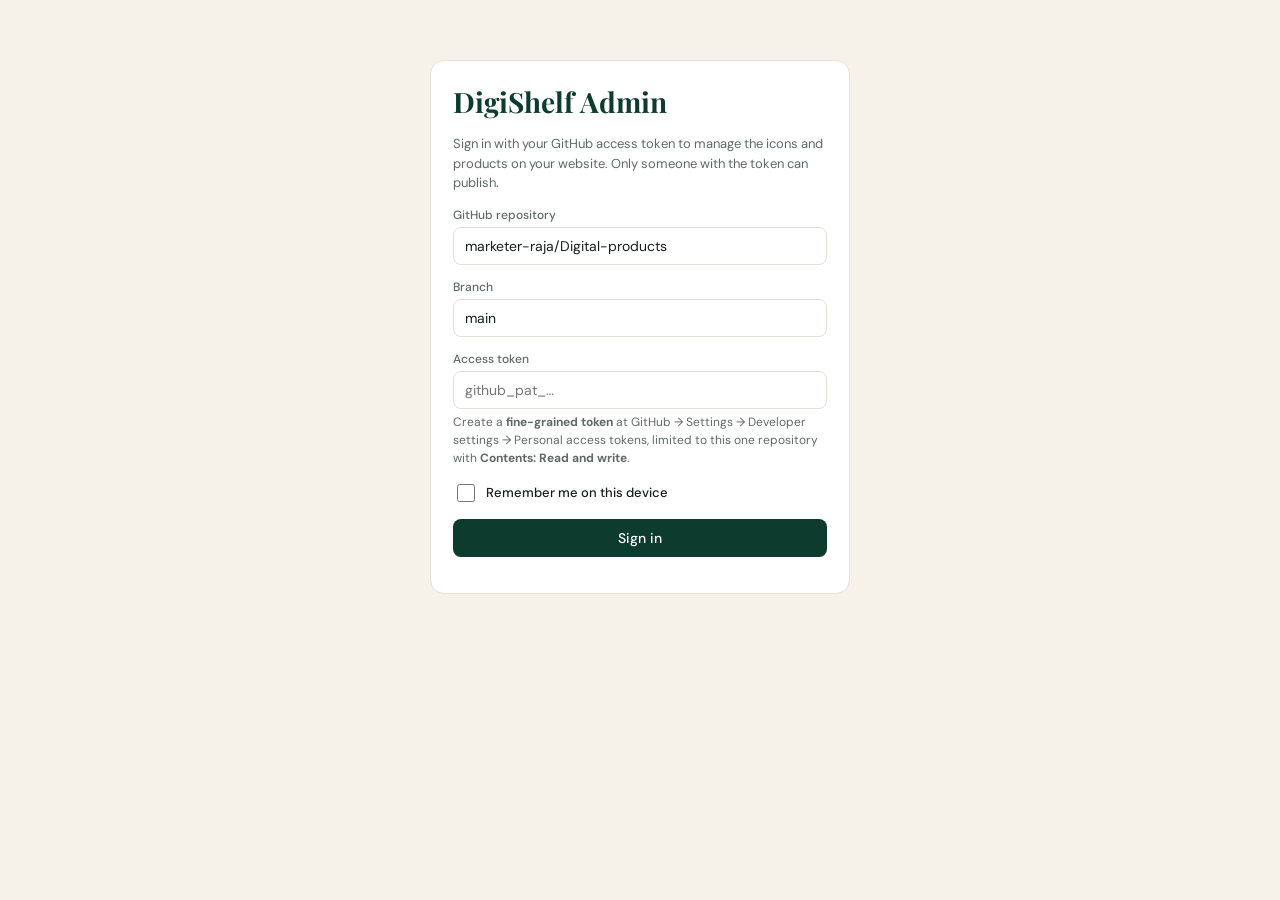
==== admin.html @ 2c4fd237 "Add files via upload" ====
<!doctype html>
<html lang="en">
<head>
<meta charset="utf-8">
<meta name="viewport" content="width=device-width, initial-scale=1">
<meta name="robots" content="noindex,nofollow">
<title>Admin – DigiShelf</title>
<link href="https://fonts.googleapis.com/css2?family=DM+Sans:wght@400;500;700&family=Playfair+Display:wght@600;700&display=swap" rel="stylesheet">
<style>
:root{--g:#0d3b2e;--g2:#1f5a45;--mint:#e3efe6;--cream:#f6f2ea;--ink:#16201b;--muted:#5d6b63;--gold:#e8b93c;--line:#e4e0d6;--red:#c0392b;--serif:'Playfair Display',Georgia,serif}
*{box-sizing:border-box}
body{margin:0;font-family:'DM Sans',system-ui,sans-serif;background:var(--cream);color:var(--ink);font-size:14px}
h1,h2,h3{font-family:var(--serif);margin:0;color:var(--g)}
a{color:var(--g2)}
button,input,select,textarea{font-family:inherit;font-size:14px}
input[type=text],input[type=password],input[type=number],input[type=url],select,textarea{width:100%;padding:9px 11px;border:1px solid var(--line);border-radius:8px;background:#fff;color:var(--ink)}
textarea{min-height:70px;resize:vertical}
label{display:block;font-weight:500;font-size:12px;color:var(--muted);margin:0 0 4px}
.btn{border:0;border-radius:8px;padding:10px 18px;font-weight:500;cursor:pointer;background:var(--g);color:#fff}
.btn:hover{background:var(--g2)}
.btn.ghost{background:#fff;color:var(--g);border:1px solid var(--line)}
.btn.ghost:hover{background:var(--mint)}
.btn.danger{background:#fff;color:var(--red);border:1px solid #efc4be}
.btn.sm{padding:6px 12px;font-size:12px}
.btn:disabled{opacity:.5;cursor:not-allowed}
.wrap{max-width:1000px;margin:0 auto;padding:0 20px}
.bar{background:#fff;border-bottom:1px solid var(--line);position:sticky;top:0;z-index:5}
.bar .wrap{display:flex;align-items:center;gap:14px;padding-top:12px;padding-bottom:12px;flex-wrap:wrap}
.bar h1{font-size:22px;margin-right:auto}
.pill{font-size:12px;padding:4px 10px;border-radius:999px;background:var(--mint);color:var(--g)}
.pill.dirty{background:#fde9c7;color:#7a5200}
.box{background:#fff;border:1px solid var(--line);border-radius:14px;padding:22px;margin-top:20px}
.login{max-width:460px;margin:60px auto}
.login .box{display:grid;gap:14px}
.tabs{display:flex;gap:8px;margin-top:20px}
.tab{padding:9px 18px;border-radius:999px;border:1px solid var(--line);background:#fff;cursor:pointer;font-weight:500}
.tab.on{background:var(--g);color:#fff;border-color:var(--g)}
.row{display:flex;gap:14px;align-items:flex-start;padding:14px 0;border-bottom:1px solid var(--line)}
.row:last-child{border-bottom:0}
.thumb{width:64px;height:64px;border-radius:50%;object-fit:cover;background:var(--mint);flex:none}
.thumb.sq{border-radius:8px}
.grow{flex:1;min-width:0;display:grid;gap:10px}
.two{display:grid;grid-template-columns:1fr 1fr;gap:10px}
.three{display:grid;grid-template-columns:1fr 1fr 1fr;gap:10px}
.acts{display:flex;gap:8px;flex-wrap:wrap;align-items:center}
.sw{display:inline-flex;align-items:center;gap:8px;cursor:pointer;font-weight:500;font-size:13px;color:var(--ink);margin:0}
.sw input{width:18px;height:18px;accent-color:var(--g)}
.tag{font-size:11px;padding:2px 8px;border-radius:999px;background:var(--mint);color:var(--g)}
.tag.draft{background:#eee;color:#666}
.msg{padding:10px 14px;border-radius:8px;margin-top:16px;font-size:13px}
.msg.err{background:#fbe5e2;color:#8a1f13}.msg.ok{background:#e0f1e4;color:#14532d}.msg.info{background:#eef1ec;color:var(--muted)}
.hint{font-size:12px;color:var(--muted);margin:4px 0 0;line-height:1.5}
.pt{display:flex;justify-content:space-between;align-items:center;gap:10px;flex-wrap:wrap;margin-bottom:6px}
.hide{display:none!important}
dialog{border:0;border-radius:14px;padding:24px;width:min(560px,94vw);box-shadow:0 20px 60px rgba(0,0,0,.25)}
dialog::backdrop{background:rgba(13,59,46,.45)}
dialog form{display:grid;gap:12px}
@media(max-width:640px){.two,.three{grid-template-columns:1fr}.row{flex-wrap:wrap}}
</style>
</head>
<body>

<!-- LOGIN -->
<div id="login" class="wrap login">
  <div class="box">
    <h1>DigiShelf Admin</h1>
    <p class="hint" style="font-size:13px;margin:0">Sign in with your GitHub access token to manage the icons and products on your website. Only someone with the token can publish.</p>
    <div><label for="repo">GitHub repository</label><input id="repo" type="text" value="marketer-raja/Digital-products" placeholder="owner/repository"></div>
    <div><label for="branch">Branch</label><input id="branch" type="text" value="main"></div>
    <div><label for="token">Access token</label><input id="token" type="password" autocomplete="off" placeholder="github_pat_…">
      <p class="hint">Create a <b>fine-grained token</b> at GitHub → Settings → Developer settings → Personal access tokens, limited to this one repository with <b>Contents: Read and write</b>.</p></div>
    <label class="sw"><input id="remember" type="checkbox"> Remember me on this device</label>
    <button class="btn" id="connect">Sign in</button>
    <div id="loginMsg"></div>
  </div>
</div>

<!-- APP -->
<div id="app" class="hide">
  <div class="bar"><div class="wrap">
    <h1>DigiShelf Admin</h1>
    <span class="pill" id="state">All changes published</span>
    <a class="btn ghost sm" href="index.html" target="_blank" style="text-decoration:none">View site ↗</a>
    <button class="btn ghost sm" id="backup">Download backup</button>
    <button class="btn" id="publish" disabled>Publish to website</button>
    <button class="btn ghost sm" id="logout">Sign out</button>
  </div></div>
  <div class="wrap">
    <div id="appMsg"></div>
    <div class="tabs"><button class="tab on" data-t="icons">Icons (categories)</button><button class="tab" data-t="products">Products</button></div>

    <section id="t-icons" class="box">
      <div class="pt"><h2>Homepage icons</h2><button class="btn sm" id="addIcon">+ Add icon</button></div>
      <p class="hint">Each icon on the homepage links to its own page (<code>category.html?cat=…</code>) listing the products you publish in it. Leave the link blank to use that page, or paste any custom link. Untick “Published” to hide an icon.</p>
      <div id="iconList"></div>
    </section>

    <section id="t-products" class="box hide">
      <div class="pt"><h2>Products</h2>
        <div class="acts"><select id="filterCat" style="width:auto"></select><button class="btn sm" id="addProd">+ Add product</button></div></div>
      <p class="hint">E-books marked <b>Published</b> appear in “My E-books” below Top Picks on the homepage. Every published product also appears on its icon’s page.</p>
      <div id="prodList"></div>
    </section>
  </div>
</div>

<!-- PRODUCT DIALOG -->
<dialog id="pdlg">
  <form method="dialog" id="pform">
    <h2 id="pdlgTitle">Add product</h2>
    <div><label for="p_title">Title *</label><input id="p_title" type="text" required></div>
    <div class="two">
      <div><label for="p_cat">Icon / category *</label><select id="p_cat"></select></div>
      <div><label for="p_link">Buy / download link *</label><input id="p_link" type="url" placeholder="https://…" required></div>
    </div>
    <div class="two">
      <div><label for="p_price">Price (₹)</label><input id="p_price" type="number" min="0" step="1" placeholder="299"></div>
      <div><label for="p_mrp">Original price (₹, optional)</label><input id="p_mrp" type="number" min="0" step="1" placeholder="365"></div>
    </div>
    <div><label for="p_desc">Short description</label><textarea id="p_desc" maxlength="200"></textarea></div>
    <div><label>Cover image</label>
      <div class="acts"><img id="p_prev" class="thumb sq hide" alt=""><input id="p_file" type="file" accept="image/*"></div>
      <p class="hint">Resized automatically and uploaded when you publish.</p></div>
    <label class="sw"><input id="p_pub" type="checkbox" checked> Published (visible on the website)</label>
    <div class="acts" style="justify-content:flex-end"><button type="button" class="btn ghost" id="pcancel">Cancel</button><button type="submit" class="btn">Save</button></div>
  </form>
</dialog>

<script>
(function(){
'use strict';
var $=function(id){return document.getElementById(id)};
var DATA_PATH='data/products.json';
var S={repo:'',branch:'main',token:'',sha:null,data:null,dirty:false,editing:null,pendingImg:null};

function esc(s){return String(s==null?'':s).replace(/[&<>"']/g,function(c){return{'&':'&amp;','<':'&lt;','>':'&gt;','"':'&quot;',"'":'&#39;'}[c]})}
function msg(el,t,type){el.innerHTML=t?'<div class="msg '+(type||'info')+'">'+esc(t)+'</div>':''}
function slug(s){return String(s).toLowerCase().replace(/[^a-z0-9]+/g,'-').replace(/^-|-$/g,'')||'item'}
function uid(){return 'p'+Date.now().toString(36)+Math.random().toString(36).slice(2,5)}
function setDirty(v){S.dirty=v;$('state').textContent=v?'Unpublished changes':'All changes published';$('state').className='pill'+(v?' dirty':'');$('publish').disabled=!v}

/* ---------- GitHub API ---------- */
function api(path,opt){
  opt=opt||{};
  return fetch('https://api.github.com/repos/'+S.repo+'/contents/'+path+(opt.method==='PUT'?'':'?ref='+encodeURIComponent(S.branch)),{
    method:opt.method||'GET',
    headers:{'Accept':'application/vnd.github+json','Authorization':'Bearer '+S.token,'X-GitHub-Api-Version':'2022-11-28'},
    body:opt.body?JSON.stringify(opt.body):undefined
  }).then(function(r){
    return r.json().catch(function(){return{}}).then(function(j){
      if(!r.ok){var e=new Error(j.message||('HTTP '+r.status));e.status=r.status;throw e}
      return j;
    });
  });
}
function utf8ToB64(str){var b=new TextEncoder().encode(str),s='';for(var i=0;i<b.length;i+=8192)s+=String.fromCharCode.apply(null,b.subarray(i,i+8192));return btoa(s)}
function b64ToUtf8(b64){var bin=atob(b64.replace(/\s/g,'')),a=new Uint8Array(bin.length);for(var i=0;i<bin.length;i++)a[i]=bin.charCodeAt(i);return new TextDecoder().decode(a)}
function friendly(e){
  if(e.status===401)return 'GitHub rejected the token (401). Check that it is correct and not expired.';
  if(e.status===403||e.status===404)return 'Access denied or repository not found ('+e.status+'). Make sure the repo name is right and the token has “Contents: Read and write” on it.';
  if(e.status===409||e.status===422)return 'The site data changed on GitHub meanwhile. Sign out, sign in again and retry. ('+e.message+')';
  return e.message||'Something went wrong.';
}
function loadRemote(){
  return api(DATA_PATH).then(function(f){S.sha=f.sha;S.data=JSON.parse(b64ToUtf8(f.content))});
}

/* ---------- login ---------- */
function connect(){
  S.repo=$('repo').value.trim().replace(/^https?:\/\/github\.com\//,'').replace(/\.git$/,'').replace(/\/$/,'');
  S.branch=$('branch').value.trim()||'main';
  S.token=$('token').value.trim();
  if(!/^[\w.-]+\/[\w.-]+$/.test(S.repo)||!S.token){msg($('loginMsg'),'Enter the repository (owner/name) and your token.','err');return}
  msg($('loginMsg'),'Connecting…','info');$('connect').disabled=true;
  loadRemote().then(function(){
    var store=$('remember').checked?localStorage:sessionStorage;
    try{localStorage.removeItem('ds_admin');sessionStorage.removeItem('ds_admin');store.setItem('ds_admin',JSON.stringify({repo:S.repo,branch:S.branch,token:S.token}))}catch(e){}
    $('login').classList.add('hide');$('app').classList.remove('hide');
    S.data.categories=S.data.categories||[];S.data.products=S.data.products||[];
    renderAll();setDirty(false);
  }).catch(function(e){msg($('loginMsg'),friendly(e),'err')}).then(function(){$('connect').disabled=false});
}
$('connect').onclick=connect;
$('token').addEventListener('keydown',function(e){if(e.key==='Enter')connect()});
$('logout').onclick=function(){if(S.dirty&&!confirm('You have unpublished changes. Sign out anyway?'))return;try{localStorage.removeItem('ds_admin');sessionStorage.removeItem('ds_admin')}catch(e){}location.reload()};
(function restore(){
  try{var s=JSON.parse(localStorage.getItem('ds_admin')||sessionStorage.getItem('ds_admin')||'null');
    if(s){$('repo').value=s.repo;$('branch').value=s.branch;$('token').value=s.token;$('remember').checked=!!localStorage.getItem('ds_admin');connect()}}catch(e){}
})();
window.addEventListener('beforeunload',function(e){if(S.dirty){e.preventDefault();e.returnValue=''}});

/* ---------- tabs ---------- */
document.querySelectorAll('.tab').forEach(function(b){b.onclick=function(){
  document.querySelectorAll('.tab').forEach(function(x){x.classList.toggle('on',x===b)});
  $('t-icons').classList.toggle('hide',b.dataset.t!=='icons');$('t-products').classList.toggle('hide',b.dataset.t!=='products');
}});

/* ---------- image helpers ---------- */
function resizeImage(file,max,cb,circle){
  var rd=new FileReader();
  rd.onload=function(){var im=new Image();im.onload=function(){
    var w=im.width,h=im.height,k=Math.min(1,max/Math.max(w,h));w=Math.round(w*k);h=Math.round(h*k);
    var c=document.createElement('canvas');c.width=w;c.height=h;var x=c.getContext('2d');
    if(!circle){x.fillStyle='#fff';x.fillRect(0,0,w,h)}
    x.drawImage(im,0,0,w,h);
    cb(circle?c.toDataURL('image/png'):c.toDataURL('image/jpeg',.85));
  };im.onerror=function(){alert('That file is not a valid image.')};im.src=rd.result};
  rd.readAsDataURL(file);
}

/* ---------- icons ---------- */
function renderIcons(){
  var box=$('iconList');
  if(!S.data.categories.length){box.innerHTML='<p class="hint">No icons yet.</p>';return}
  box.innerHTML=S.data.categories.map(function(c,i){
    return '<div class="row" data-i="'+i+'">'+
    '<img class="thumb" src="'+esc(c.icon||'')+'" alt="">'+
    '<div class="grow">'+
      '<div class="two"><div><label>Icon name</label><input type="text" data-f="name" value="'+esc(c.name)+'"></div>'+
      '<div><label>Link (blank = its own page)</label><input type="text" data-f="link" value="'+esc(c.link||'')+'" placeholder="category.html?cat='+esc(c.id)+'"></div></div>'+
      '<div><label>Page description</label><input type="text" data-f="description" value="'+esc(c.description||'')+'"></div>'+
      '<div class="acts"><label class="sw"><input type="checkbox" data-f="visible"'+(c.visible!==false?' checked':'')+'> Published</label>'+
      '<label class="btn ghost sm" style="margin:0;cursor:pointer">Change picture<input type="file" accept="image/*" data-f="icon" hidden></label>'+
      '<button class="btn ghost sm" data-a="up">↑</button><button class="btn ghost sm" data-a="down">↓</button>'+
      '<button class="btn danger sm" data-a="del">Delete</button></div>'+
    '</div></div>';
  }).join('');
}
$('iconList').addEventListener('input',function(e){
  var row=e.target.closest('.row');if(!row||!e.target.dataset.f||e.target.type==='file')return;
  var c=S.data.categories[+row.dataset.i],f=e.target.dataset.f;
  c[f]=e.target.type==='checkbox'?e.target.checked:e.target.value;setDirty(true);
});
$('iconList').addEventListener('change',function(e){
  if(e.target.dataset.f!=='icon'||!e.target.files[0])return;
  var row=e.target.closest('.row'),c=S.data.categories[+row.dataset.i];
  resizeImage(e.target.files[0],220,function(d){c.icon=d;setDirty(true);renderIcons()},true);
});
$('iconList').addEventListener('click',function(e){
  var a=e.target.dataset.a;if(!a)return;
  var i=+e.target.closest('.row').dataset.i,L=S.data.categories;
  if(a==='del'){
    var n=S.data.products.filter(function(p){return p.category===L[i].id}).length;
    if(!confirm('Delete the “'+L[i].name+'” icon?'+(n?' Its '+n+' product(s) will stay saved but won’t show on any icon page.':'')))return;
    L.splice(i,1);
  }else{var j=a==='up'?i-1:i+1;if(j<0||j>=L.length)return;var t=L[i];L[i]=L[j];L[j]=t}
  setDirty(true);renderAll();
});
$('addIcon').onclick=function(){
  var name=prompt('Name of the new icon (e.g. Courses):');if(!name||!name.trim())return;
  var id=slug(name),base=id,n=2;
  while(S.data.categories.some(function(c){return c.id===id}))id=base+'-'+n++;
  S.data.categories.push({id:id,name:name.trim(),icon:'images/icons/bundles.png',link:'',visible:true,description:''});
  setDirty(true);renderAll();
};

/* ---------- products ---------- */
function catOptions(sel,all){
  return (all?'<option value="all">All icons</option>':'')+S.data.categories.map(function(c){return '<option value="'+esc(c.id)+'"'+(c.id===sel?' selected':'')+'>'+esc(c.name)+'</option>'}).join('');
}
function renderProducts(){
  var f=$('filterCat').value||'all';
  var L=S.data.products.filter(function(p){return f==='all'||p.category===f});
  var names={};S.data.categories.forEach(function(c){names[c.id]=c.name});
  $('prodList').innerHTML=L.length?L.map(function(p){
    return '<div class="row" data-id="'+esc(p.id)+'">'+
      (p.image?'<img class="thumb sq" src="'+esc(p.image)+'" alt="">':'<div class="thumb sq"></div>')+
      '<div class="grow" style="gap:4px"><b>'+esc(p.title)+'</b>'+
      '<div><span class="tag">'+esc(names[p.category]||p.category)+'</span> <span class="tag '+(p.published===false?'draft':'')+'">'+(p.published===false?'Draft':'Published')+'</span> '+
      (p.price?'₹'+esc(p.price):'Free')+'</div></div>'+
      '<div class="acts"><button class="btn ghost sm" data-a="toggle">'+(p.published===false?'Publish':'Unpublish')+'</button>'+
      '<button class="btn ghost sm" data-a="edit">Edit</button><button class="btn danger sm" data-a="del">Delete</button></div></div>';
  }).join(''):'<p class="hint">No products here yet. Click “+ Add product”.</p>';
}
$('filterCat').onchange=renderProducts;
$('prodList').addEventListener('click',function(e){
  var a=e.target.dataset.a;if(!a)return;
  var id=e.target.closest('.row').dataset.id,L=S.data.products;
  var p=L.filter(function(x){return x.id===id})[0];if(!p)return;
  if(a==='toggle'){p.published=p.published===false;setDirty(true);renderProducts()}
  else if(a==='del'){if(confirm('Delete “'+p.title+'”?')){L.splice(L.indexOf(p),1);setDirty(true);renderProducts()}}
  else openDlg(p);
});
$('addProd').onclick=function(){
  if(!S.data.categories.length){alert('Add an icon first.');return}
  openDlg(null);
};
function openDlg(p){
  S.editing=p;S.pendingImg=p?p.image||'':'';
  $('pdlgTitle').textContent=p?'Edit product':'Add product';
  $('p_cat').innerHTML=catOptions(p?p.category:($('filterCat').value!=='all'?$('filterCat').value:'ebooks'));
  $('p_title').value=p?p.title:'';$('p_link').value=p?p.link||'':'';
  $('p_price').value=p&&p.price?p.price:'';$('p_mrp').value=p&&p.mrp?p.mrp:'';
  $('p_desc').value=p?p.description||'':'';$('p_pub').checked=p?p.published!==false:true;
  $('p_file').value='';
  $('p_prev').classList.toggle('hide',!S.pendingImg);$('p_prev').src=S.pendingImg||'';
  $('pdlg').showModal();
}
$('p_file').onchange=function(){
  if(!this.files[0])return;
  resizeImage(this.files[0],700,function(d){S.pendingImg=d;$('p_prev').src=d;$('p_prev').classList.remove('hide')});
};
$('pcancel').onclick=function(){$('pdlg').close()};
$('pform').onsubmit=function(e){
  e.preventDefault();
  var o={title:$('p_title').value.trim(),category:$('p_cat').value,link:$('p_link').value.trim(),
    price:Number($('p_price').value)||0,mrp:Number($('p_mrp').value)||0,description:$('p_desc').value.trim(),
    image:S.pendingImg||'',published:$('p_pub').checked};
  if(!o.title||!o.link)return;
  if(S.editing){Object.assign(S.editing,o)}
  else{o.id=uid();o.created=new Date().toISOString();S.data.products.push(o)}
  $('pdlg').close();setDirty(true);$('filterCat').value=o.category;renderProducts();
};

function renderAll(){
  renderIcons();
  var cur=$('filterCat').value||'all';
  $('filterCat').innerHTML=catOptions(cur,true);
  renderProducts();
}

/* ---------- publish ---------- */
function uploadDataUrl(dataUrl,folder,name){
  var m=/^data:image\/(\w+);base64,(.+)$/.exec(dataUrl);if(!m)return Promise.reject(new Error('Bad image data'));
  var ext=m[1]==='jpeg'?'jpg':m[1],path=folder+'/'+name+'-'+Date.now().toString(36)+'.'+ext;
  return api(path,{method:'PUT',body:{message:'Admin: upload '+path,content:m[2],branch:S.branch}}).then(function(){return path});
}
$('publish').onclick=function(){
  var btn=$('publish');btn.disabled=true;btn.textContent='Publishing…';msg($('appMsg'),'Uploading images and saving…','info');
  var jobs=[];
  S.data.categories.forEach(function(c){if(/^data:image/.test(c.icon||''))jobs.push(uploadDataUrl(c.icon,'images/icons',slug(c.id)).then(function(p){c.icon=p}))});
  S.data.products.forEach(function(p){if(/^data:image/.test(p.image||''))jobs.push(uploadDataUrl(p.image,'images/products',slug(p.title).slice(0,40)).then(function(x){p.image=x}))});
  Promise.all(jobs).then(function(){
    return api(DATA_PATH).then(function(f){return f.sha}).catch(function(e){if(e.status===404)return undefined;throw e});
  }).then(function(sha){
    S.data.updated=new Date().toISOString();
    var body={message:'Admin: update site content',content:utf8ToB64(JSON.stringify(S.data,null,2)+'\n'),branch:S.branch};
    if(sha)body.sha=sha;
    return api(DATA_PATH,{method:'PUT',body:body});
  }).then(function(r){
    S.sha=r.content.sha;setDirty(false);renderAll();
    msg($('appMsg'),'Published! GitHub Pages usually shows the update within 1–2 minutes (refresh the site to see it).','ok');
  }).catch(function(e){
    msg($('appMsg'),'Could not publish: '+friendly(e),'err');
  }).then(function(){btn.textContent='Publish to website';btn.disabled=!S.dirty});
};

$('backup').onclick=function(){
  var a=document.createElement('a');a.href=URL.createObjectURL(new Blob([JSON.stringify(S.data,null,2)],{type:'application/json'}));
  a.download='products-backup.json';a.click();
};
})();
</script>
</body>
</html>
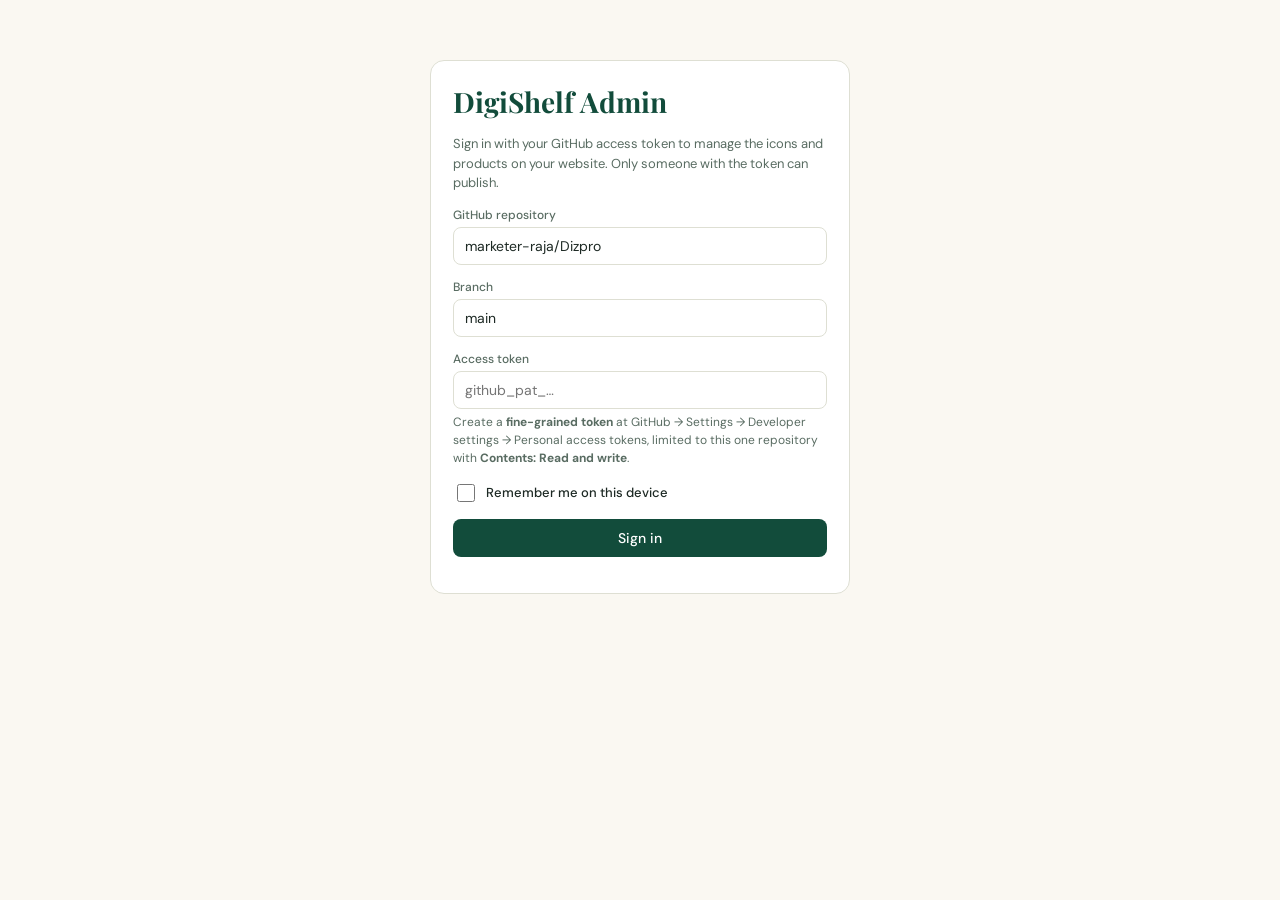
==== commit 90ffa043: "Add files via upload" ====
--- a/admin.html
+++ b/admin.html
@@ -7,7 +7,7 @@
 <title>Admin – DigiShelf</title>
 <link href="https://fonts.googleapis.com/css2?family=DM+Sans:wght@400;500;700&family=Playfair+Display:wght@600;700&display=swap" rel="stylesheet">
 <style>
-:root{--g:#0d3b2e;--g2:#1f5a45;--mint:#e3efe6;--cream:#f6f2ea;--ink:#16201b;--muted:#5d6b63;--gold:#e8b93c;--line:#e4e0d6;--red:#c0392b;--serif:'Playfair Display',Georgia,serif}
+:root{--g:#124c3b;--g2:#21684f;--mint:#e5f1e9;--cream:#faf8f2;--ink:#1d2924;--muted:#596c62;--gold:#d7ab45;--line:#dedfd3;--red:#c0392b;--serif:'Playfair Display',Georgia,serif}
 *{box-sizing:border-box}
 body{margin:0;font-family:'DM Sans',system-ui,sans-serif;background:var(--cream);color:var(--ink);font-size:14px}
 h1,h2,h3{font-family:var(--serif);margin:0;color:var(--g)}
@@ -48,7 +48,7 @@
 .tag{font-size:11px;padding:2px 8px;border-radius:999px;background:var(--mint);color:var(--g)}
 .tag.draft{background:#eee;color:#666}
 .msg{padding:10px 14px;border-radius:8px;margin-top:16px;font-size:13px}
-.msg.err{background:#fbe5e2;color:#8a1f13}.msg.ok{background:#e0f1e4;color:#14532d}.msg.info{background:#eef1ec;color:var(--muted)}
+.msg.err{background:#fbe5e2;color:#8a1f13}.msg.ok{background:#e0f1e4;color:#14532d}.msg.info{background:#eff4ed;color:var(--muted)}
 .hint{font-size:12px;color:var(--muted);margin:4px 0 0;line-height:1.5}
 .pt{display:flex;justify-content:space-between;align-items:center;gap:10px;flex-wrap:wrap;margin-bottom:6px}
 .hide{display:none!important}
@@ -65,7 +65,7 @@
   <div class="box">
     <h1>DigiShelf Admin</h1>
     <p class="hint" style="font-size:13px;margin:0">Sign in with your GitHub access token to manage the icons and products on your website. Only someone with the token can publish.</p>
-    <div><label for="repo">GitHub repository</label><input id="repo" type="text" value="marketer-raja/Digital-products" placeholder="owner/repository"></div>
+    <div><label for="repo">GitHub repository</label><input id="repo" type="text" value="marketer-raja/Dizpro" placeholder="owner/repository"></div>
     <div><label for="branch">Branch</label><input id="branch" type="text" value="main"></div>
     <div><label for="token">Access token</label><input id="token" type="password" autocomplete="off" placeholder="github_pat_…">
       <p class="hint">Create a <b>fine-grained token</b> at GitHub → Settings → Developer settings → Personal access tokens, limited to this one repository with <b>Contents: Read and write</b>.</p></div>
@@ -98,7 +98,7 @@
     <section id="t-products" class="box hide">
       <div class="pt"><h2>Products</h2>
         <div class="acts"><select id="filterCat" style="width:auto"></select><button class="btn sm" id="addProd">+ Add product</button></div></div>
-      <p class="hint">E-books marked <b>Published</b> appear in “My E-books” below Top Picks on the homepage. Every published product also appears on its icon’s page.</p>
+      <p class="hint">The six newest products marked <b>Published</b> appear in “Top Picks For You”. Published e-books also appear in “My E-books”. All published products appear in the shop and their category pages. Save your product, then click <b>Publish to website</b> to make it live.</p>
       <div id="prodList"></div>
     </section>
   </div>
